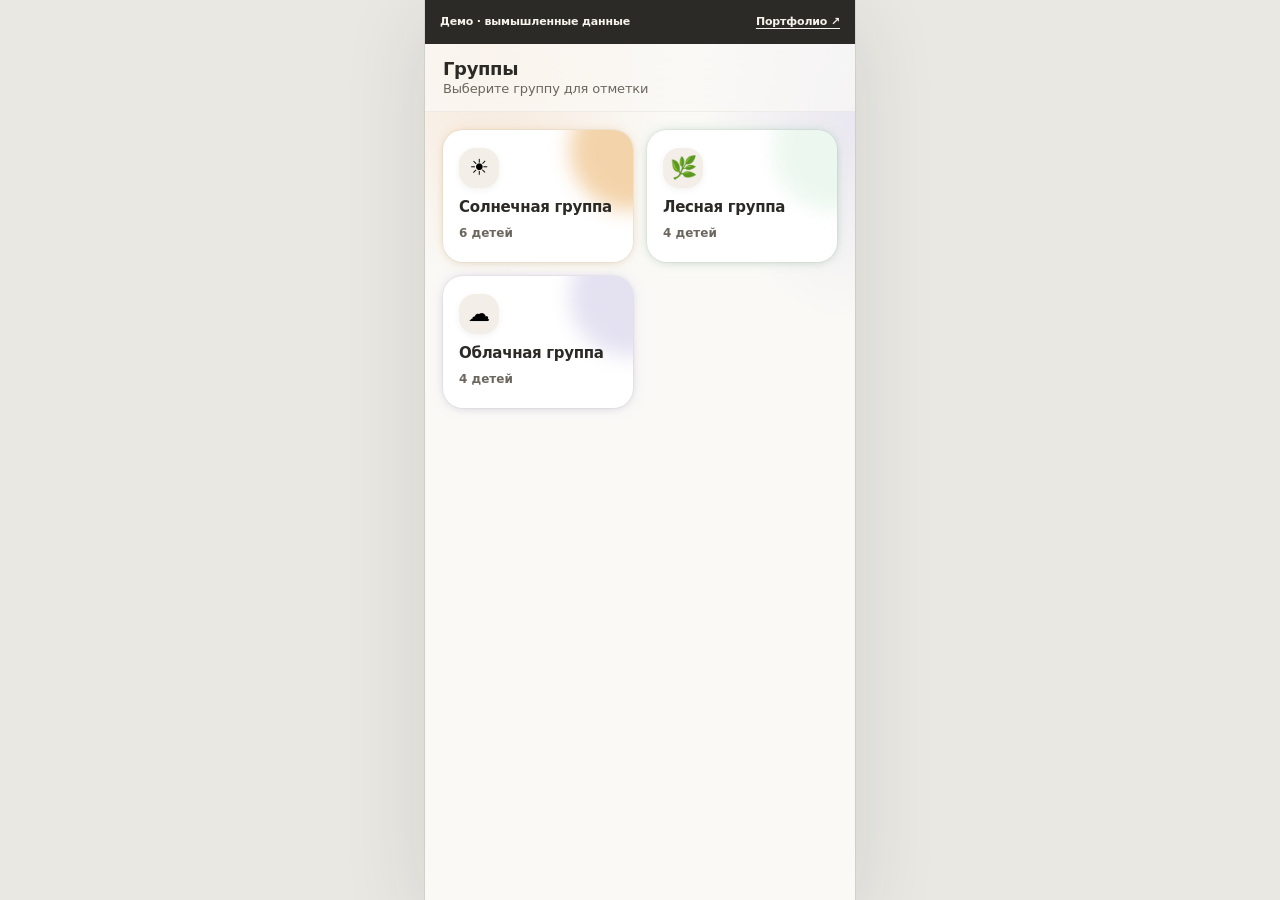
==== demos/attendance/index.html @ 30ceb364 "Add safe attendance Mini App demo" ====
<!doctype html>
<html lang="ru">
  <head>
    <meta charset="utf-8" />
    <meta name="viewport" content="width=device-width, initial-scale=1, viewport-fit=cover" />
    <meta name="theme-color" content="#FAF9F6" />
    <meta name="description" content="Демонстрация мобильного интерфейса учёта посещаемости на вымышленных данных." />
    <title>Посещаемость — демо Axilium</title>
    <link rel="stylesheet" href="styles.css" />
    <link rel="stylesheet" href="demo.css" />
    <script src="script.js" defer></script>
  </head>
  <body>
    <div class="demo-shell">
      <div class="demo-bar">
        <span>Демо · вымышленные данные</span>
        <a href="../../">Портфолио ↗</a>
      </div>

      <div id="app">
        <section id="group-screen" class="screen is-active" aria-label="Выбор группы">
          <header class="header">
            <div class="header__greeting">
              <span class="header__title">Группы</span>
              <span class="header__sub">Выберите группу для отметки</span>
            </div>
          </header>
          <div class="scroll"><div class="group-grid"></div></div>
        </section>

        <section id="attendance-screen" class="screen" aria-label="Посещаемость">
          <header class="header">
            <button class="header__back" id="back-to-groups" type="button" aria-label="Назад к группам">‹</button>
            <div class="header__greeting">
              <span class="header__title" id="group-title">Группа</span>
              <span class="header__sub">Отметьте посещаемость</span>
            </div>
          </header>

          <div class="scroll">
            <div class="att-controls">
              <div class="att-controls__row">
                <div class="date-field">
                  <button class="date-pill" type="button" id="att-date-trigger" aria-haspopup="dialog" aria-label="Выбрать дату">
                    <span class="date-pill__icon" aria-hidden="true"><svg xmlns="http://www.w3.org/2000/svg" viewBox="0 0 24 24" fill="none" stroke="currentColor" stroke-width="2" stroke-linecap="round" stroke-linejoin="round"><rect x="3" y="4" width="18" height="18" rx="2"/><path d="M16 2v4M8 2v4M3 10h18"/></svg></span>
                    <span class="date-pill__value" id="att-date-label">—</span>
                    <span class="date-pill__chevron" aria-hidden="true"><svg xmlns="http://www.w3.org/2000/svg" viewBox="0 0 24 24" fill="none" stroke="currentColor" stroke-width="2.4" stroke-linecap="round" stroke-linejoin="round"><path d="M6 9l6 6 6-6"/></svg></span>
                  </button>
                </div>
              </div>
              <div class="att-controls__row">
                <div class="search">
                  <span class="search__icon" aria-hidden="true"><svg xmlns="http://www.w3.org/2000/svg" viewBox="0 0 24 24" fill="none" stroke="currentColor" stroke-width="2" stroke-linecap="round" stroke-linejoin="round"><circle cx="11" cy="11" r="8"/><path d="m21 21-4.3-4.3"/></svg></span>
                  <input class="search__input" id="child-search" type="search" placeholder="Поиск по имени…" aria-label="Поиск ребёнка" />
                </div>
              </div>
              <div class="att-summary" aria-live="polite"></div>
            </div>
            <div class="children"></div>
          </div>
        </section>

        <div class="overlay" id="child-overlay" aria-hidden="true">
          <div class="overlay__backdrop" data-child-close></div>
          <div class="overlay__card" role="dialog" aria-modal="true" aria-labelledby="overlay-name">
            <button class="overlay__close" type="button" data-child-close aria-label="Закрыть">✕</button>
            <h2 class="overlay__name" id="overlay-name">—</h2>
            <dl class="overlay__list">
              <div class="overlay__row"><dt>Дата рождения</dt><dd id="overlay-dob">—</dd></div>
              <div class="overlay__row"><dt>Контакты</dt><dd>Тестовые данные не показаны</dd></div>
            </dl>
            <button class="btn btn--danger btn--block" id="overlay-cancel" type="button">Отменить пометку</button>
          </div>
        </div>

        <div class="overlay" id="time-overlay" aria-hidden="true">
          <div class="overlay__backdrop" data-time-close></div>
          <div class="overlay__card" role="dialog" aria-modal="true" aria-labelledby="time-title">
            <button class="overlay__close" type="button" data-time-close aria-label="Закрыть">✕</button>
            <h2 class="overlay__title" id="time-title">Время ухода</h2>
            <p class="overlay__sub">Во сколько ребёнок ушёл домой</p>
            <div class="time-editor">
              <input class="time-editor__field" id="time-hh" type="text" inputmode="numeric" maxlength="2" placeholder="ЧЧ" aria-label="Часы" autocomplete="off" />
              <span class="time-editor__sep">:</span>
              <input class="time-editor__field" id="time-mm" type="text" inputmode="numeric" maxlength="2" placeholder="ММ" aria-label="Минуты" autocomplete="off" />
            </div>
            <p class="time-editor__error" id="time-error" role="alert">Введите корректное время</p>
            <button class="btn btn--primary btn--block" id="time-done" type="button">Готово</button>
          </div>
        </div>

        <div class="cal-backdrop" id="cal-backdrop" aria-hidden="true"></div>
        <div class="cal-dropdown" id="cal-dropdown" role="dialog" aria-modal="false" aria-hidden="true" aria-label="Выбор даты">
          <div class="cal__head">
            <button class="cal__nav" type="button" id="cal-prev" aria-label="Предыдущий месяц"><svg xmlns="http://www.w3.org/2000/svg" viewBox="0 0 24 24" fill="none" stroke="currentColor" stroke-width="2.4" stroke-linecap="round" stroke-linejoin="round"><path d="M15 18l-6-6 6-6"/></svg></button>
            <span class="cal__month" id="cal-month">—</span>
            <button class="cal__nav" type="button" id="cal-next" aria-label="Следующий месяц"><svg xmlns="http://www.w3.org/2000/svg" viewBox="0 0 24 24" fill="none" stroke="currentColor" stroke-width="2.4" stroke-linecap="round" stroke-linejoin="round"><path d="M9 18l6-6-6-6"/></svg></button>
          </div>
          <div class="cal__weekdays" aria-hidden="true"><span>Пн</span><span>Вт</span><span>Ср</span><span>Чт</span><span>Пт</span><span>Сб</span><span>Вс</span></div>
          <div class="cal__grid" id="cal-grid"></div>
        </div>
      </div>
    </div>
  </body>
</html>
---- demos/attendance/styles.css ----
:root {
      --bg: #FAF9F6;
      --bg-soft: #F3EFE8;
      --bg-elevated: #FFFFFF;

      --ink: #2C2A26;
      --ink-soft: #6B665E;
      --ink-faint: #A9A299;

      --peach: #F4D9C2;
      --peach-strong: #E89B6B;
      --terracotta: #D9846A;
      --amber: #E8A857;
      --emerald: #5BAE7A;
      --emerald-soft: #D9F0DF;
      --rose: #E08A8A;
      --rose-soft: #F8DEDE;
      --lavender: #C9C4E4;
      --pink: #F3B6CE;
      --pink-soft: #FBDCE8;
      --autumn: #C27B4A;
      --autumn-soft: #E8C9A8;

      --violet: #8A7BD9;
      --violet-soft: #E4DFF7;

      --glow-present: rgba(91, 174, 122, 0.45);
      --glow-absent: rgba(168, 162, 153, 0.35);
      --glow-amber: rgba(232, 168, 87, 0.45);
      --glow-violet: rgba(138, 123, 217, 0.45);

      --shadow-sm: 0 2px 10px -3px rgba(60, 50, 40, 0.12);
      --shadow-md: 0 6px 22px -6px rgba(60, 50, 40, 0.16);
      --shadow-lg: 0 12px 38px -10px rgba(60, 50, 40, 0.22);
      --glow-peach: 0 8px 26px -8px rgba(232, 155, 107, 0.55);
      --glow-emerald: 0 8px 26px -8px rgba(91, 174, 122, 0.5);

      --r-sm: 12px;
      --r-md: 16px;
      --r-lg: 20px;
      --r-xl: 24px;
      --r-pill: 999px;

      --tap: 48px;
      --header-h: 64px;
      --bottom-h: 92px;

      --spring: cubic-bezier(0.34, 1.56, 0.64, 1);
      --ease: cubic-bezier(0.22, 1, 0.36, 1);
      --dur: 0.28s;
    }

    *,
    *::before,
    *::after {
      box-sizing: border-box;
      margin: 0;
      padding: 0;
      -webkit-tap-highlight-color: transparent;
    }

    html,
    body {
      height: 100%;
      overscroll-behavior: none;
      -webkit-overflow-scrolling: touch;
    }

    body {
      font-family: -apple-system, BlinkMacSystemFont, "SF Pro Text", "Segoe UI",
        "Roboto", "Helvetica Neue", system-ui, sans-serif;
      color: var(--ink);
      background: var(--bg);
      height: 100dvh;
      line-height: 1.4;
      font-size: 16px;
      letter-spacing: -0.01em;
      -webkit-font-smoothing: antialiased;
      text-rendering: optimizeLegibility;
      overflow: hidden;
    }

    #app {
      position: relative;
      width: 100%;
      height: 100vh;
      height: 100dvh;
      overflow: hidden;
      background: var(--bg);
    }

    #app::before {
      content: "";
      position: absolute;
      inset: 0;
      pointer-events: none;
      background:
        radial-gradient(60% 40% at 15% 0%, rgba(244, 217, 194, 0.55), transparent 70%),
        radial-gradient(50% 35% at 100% 8%, rgba(201, 196, 228, 0.35), transparent 70%);
      z-index: 0;
    }

    .screen {
      position: absolute;
      inset: 0;
      z-index: 1;
      display: flex;
      flex-direction: column;
      opacity: 0;
      visibility: hidden;
      transform: translateY(14px);
      transition: opacity var(--dur) var(--ease), transform var(--dur) var(--spring),
        visibility 0s linear var(--dur);
    }

    .screen.is-active {
      opacity: 1;
      visibility: visible;
      transform: translateY(0);
      transition: opacity var(--dur) var(--ease), transform var(--dur) var(--spring),
        visibility 0s;
    }

    .scroll {
      flex: 1;
      overflow-y: auto;
      overflow-x: hidden;
      scrollbar-width: thin;
      scrollbar-color: var(--peach-strong) transparent;
      -webkit-overflow-scrolling: touch;
    }

    .scroll::-webkit-scrollbar {
      width: 6px;
    }

    .scroll::-webkit-scrollbar-track {
      background: transparent;
    }

    .scroll::-webkit-scrollbar-thumb {
      background: var(--peach-strong);
      border-radius: var(--r-pill);
      opacity: 0.5;
    }

    .header {
      position: sticky;
      top: 0;
      z-index: 10;
      display: flex;
      align-items: center;
      gap: 12px;
      min-height: var(--header-h);
      padding: calc(env(safe-area-inset-top, 0px) + 14px) 18px 14px;
      background: rgba(250, 249, 246, 0.72);
      backdrop-filter: blur(18px) saturate(1.4);
      -webkit-backdrop-filter: blur(18px) saturate(1.4);
      border-bottom: 1px solid rgba(60, 50, 40, 0.06);
    }

    .header__title {
      font-size: 18px;
      font-weight: 700;
      letter-spacing: -0.02em;
    }

    .header__sub {
      font-size: 13px;
      color: var(--ink-soft);
      font-weight: 500;
    }

    .header__back {
      width: var(--tap);
      height: var(--tap);
      display: grid;
      place-items: center;
      border: none;
      background: var(--bg-elevated);
      border-radius: var(--r-pill);
      box-shadow: var(--shadow-sm);
      color: var(--ink);
      font-size: 20px;
      cursor: pointer;
      transition: transform var(--dur) var(--spring), box-shadow var(--dur) var(--ease);
    }

    .header__back:active {
      transform: scale(0.92);
      box-shadow: var(--shadow-md);
    }

    .header__spacer {
      flex: 1;
    }

    .header__greeting {
      display: flex;
      flex-direction: column;
      line-height: 1.25;
    }

    .btn {
      position: relative;
      border: none;
      cursor: pointer;
      font-family: inherit;
      font-weight: 600;
      letter-spacing: -0.01em;
      display: inline-flex;
      align-items: center;
      justify-content: center;
      gap: 8px;
      transition: transform var(--dur) var(--spring), box-shadow var(--dur) var(--ease),
        background var(--dur) var(--ease);
      user-select: none;
    }

    .btn:active {
      transform: scale(0.97);
    }

    .btn--primary {
      min-height: var(--tap);
      padding: 14px 24px;
      border-radius: var(--r-lg);
      font-size: 16px;
      color: #fff;
      background: linear-gradient(135deg, var(--peach-strong), var(--terracotta));
      box-shadow: var(--glow-peach);
    }

    .btn--primary:active {
      box-shadow: 0 4px 14px -6px rgba(232, 155, 107, 0.7);
    }

    .btn--block {
      width: 100%;
    }

    #login-screen {
      justify-content: center;
      align-items: center;
      padding: 24px;
      text-align: center;
    }

    .login__wrap {
      width: 100%;
      max-width: 380px;
      display: flex;
      flex-direction: column;
      align-items: center;
      gap: 22px;
    }

    .login__logo {
      width: 96px;
      height: 96px;
      border-radius: var(--r-xl);
      display: grid;
      place-items: center;
      font-size: 46px;
      background: linear-gradient(140deg, var(--peach), var(--lavender));
      box-shadow: var(--glow-peach), var(--shadow-md);
      animation: floaty 4s ease-in-out infinite;
    }

    @keyframes floaty {
      0%, 100% { transform: translateY(0); }
      50% { transform: translateY(-6px); }
    }

    .login__title {
      font-size: 26px;
      font-weight: 800;
      letter-spacing: -0.03em;
    }

    .login__subtitle {
      font-size: 15px;
      color: var(--ink-soft);
      max-width: 280px;
    }

    .field {
      position: relative;
      width: 100%;
      margin-top: 8px;
    }

    .field__input {
      width: 100%;
      min-height: var(--tap);
      padding: 18px 16px 8px;
      border: none;
      border-radius: var(--r-lg);
      background: var(--bg-elevated);
      box-shadow: var(--shadow-sm);
      font-family: inherit;
      font-size: 16px;
      color: var(--ink);
      outline: none;
      transition: box-shadow var(--dur) var(--ease);
    }

    .field__input:focus {
      box-shadow: 0 0 0 2px var(--peach-strong), var(--glow-peach);
    }

    .field__label {
      position: absolute;
      left: 16px;
      top: 50%;
      transform: translateY(-50%);
      color: var(--ink-faint);
      font-size: 15px;
      pointer-events: none;
      transition: top var(--dur) var(--spring), font-size var(--dur) var(--ease),
        color var(--dur) var(--ease);
    }

    .field__input:focus + .field__label,
    .field__input:not(:placeholder-shown) + .field__label {
      top: 12px;
      font-size: 11px;
      font-weight: 600;
      color: var(--terracotta);
      letter-spacing: 0.02em;
      text-transform: uppercase;
    }

    /* — Точки скрытого ввода пароля в палитре сайта — */
    .field--password .field__input {
      /* Нативные точки-маска наследуют цвет текста: красим в терракоту */
      color: var(--terracotta);
      letter-spacing: 0.14em;
    }

    /* — Ошибка неверного пароля — */
    .field__error {
      display: none;
      align-items: center;
      justify-content: center;
      gap: 6px;
      margin-top: 8px;
      color: var(--rose);
      font-size: 13px;
      font-weight: 600;
      letter-spacing: -0.01em;
    }

    .field--error .field__error {
      display: flex;
      animation: errIn 0.3s var(--spring);
    }

    @keyframes errIn {
      from { opacity: 0; transform: translateY(-6px); }
      to { opacity: 1; transform: translateY(0); }
    }

    .field--error .field__input {
      box-shadow: 0 0 0 2px var(--rose), 0 8px 22px -10px rgba(224, 138, 138, 0.7) !important;
      animation: shake 0.42s var(--ease);
    }

    @keyframes shake {
      0%, 100% { transform: translateX(0); }
      15% { transform: translateX(-7px); }
      30% { transform: translateX(6px); }
      45% { transform: translateX(-5px); }
      60% { transform: translateX(4px); }
      75% { transform: translateX(-2px); }
    }

    .group-grid {
      display: grid;
      grid-template-columns: repeat(2, 1fr);
      gap: 14px;
      padding: 18px 18px calc(var(--bottom-h) + env(safe-area-inset-bottom, 0px) + 18px);
    }

    .group-card {
      position: relative;
      border: none;
      text-align: left;
      cursor: pointer;
      padding: 18px 16px 16px;
      border-radius: var(--r-lg);
      background: var(--bg-elevated);
      box-shadow:
        var(--shadow-sm),
        0 0 0 1px rgba(60, 50, 40, 0.04),
        0 0 14px -4px var(--glow-tone, rgba(232, 155, 107, 0.35));
      display: flex;
      flex-direction: column;
      gap: 10px;
      min-height: 132px;
      overflow: hidden;
      font-family: inherit;
      transition: transform var(--dur) var(--spring), box-shadow var(--dur) var(--ease);
    }

    .group-card[data-tone="peach"]    { --glow-tone: rgba(232, 155, 107, 0.45); }
    .group-card[data-tone="amber"]   { --glow-tone: rgba(232, 168, 87, 0.45); }
    .group-card[data-tone="emerald"] { --glow-tone: rgba(91, 174, 122, 0.45); }
    .group-card[data-tone="lavender"]{ --glow-tone: rgba(165, 160, 220, 0.5); }
    .group-card[data-tone="pink"]    { --glow-tone: rgba(240, 170, 200, 0.5); }
    .group-card[data-tone="autumn"] { --glow-tone: rgba(192, 122, 69, 0.5); }

    .group-card::before {
      content: "";
      position: absolute;
      top: -30%;
      right: -30%;
      width: 120px;
      height: 120px;
      border-radius: 50%;
      opacity: 0.5;
      filter: blur(10px);
      transition: opacity var(--dur) var(--ease);
    }

    .group-card[data-tone="peach"]::before { background: var(--peach); }
    .group-card[data-tone="amber"]::before { background: var(--amber); }
    .group-card[data-tone="emerald"]::before { background: var(--emerald-soft); }
    .group-card[data-tone="lavender"]::before { background: var(--lavender); }
    .group-card[data-tone="pink"]::before     { background: var(--pink); }
    .group-card[data-tone="autumn"]::before   { background: var(--autumn); }

    .group-card:hover {
      box-shadow:
        var(--shadow-md),
        0 0 0 1px rgba(60, 50, 40, 0.06),
        0 0 22px -2px var(--glow-tone, rgba(232, 155, 107, 0.5));
    }
    .group-card:active {
      transform: scale(0.97);
      box-shadow:
        var(--shadow-lg),
        0 0 0 2px var(--glow-tone, rgba(232, 155, 107, 0.7)),
        0 0 28px 0px var(--glow-tone, rgba(232, 155, 107, 0.7));
    }
    .group-card:active::before { opacity: 0.8; }

    .group-card__icon {
      width: 40px;
      height: 40px;
      border-radius: var(--r-md);
      display: grid;
      place-items: center;
      font-size: 22px;
      background: var(--bg-soft);
      box-shadow: var(--shadow-sm);
    }

    .group-card__name {
      font-size: 15px;
      font-weight: 700;
      letter-spacing: -0.02em;
      color: var(--ink);
      z-index: 1;
    }

    .group-card__meta {
      display: flex;
      align-items: center;
      gap: 6px;
      font-size: 12px;
      color: var(--ink-soft);
      font-weight: 600;
      z-index: 1;
    }

    .group-card__badge {
      margin-left: auto;
      align-self: flex-start;
      padding: 4px 10px;
      border-radius: var(--r-pill);
      background: var(--bg-soft);
      font-size: 11px;
      font-weight: 700;
      color: var(--ink-soft);
      box-shadow: var(--shadow-sm);
    }

    .att-controls {
      position: sticky;
      top: 0;
      z-index: 9;
      display: flex;
      flex-direction: column;
      gap: 10px;
      padding: 12px 18px 14px;
      background: linear-gradient(180deg, rgba(250, 249, 246, 0.92), rgba(250, 249, 246, 0.6));
      backdrop-filter: blur(14px);
      -webkit-backdrop-filter: blur(14px);
    }

    .att-controls__row {
      display: flex;
      gap: 10px;
      align-items: center;
    }

    .date-pill {
      flex: 1;
      width: 100%;
      min-height: var(--tap);
      display: flex;
      align-items: center;
      gap: 8px;
      padding: 0 14px;
      border: none;
      border-radius: var(--r-md);
      background: var(--bg-elevated);
      box-shadow: var(--shadow-sm);
      font-family: inherit;
      font-size: 14px;
      font-weight: 600;
      text-align: left;
      color: var(--ink);
      cursor: pointer;
      transition: box-shadow var(--dur) var(--ease), transform var(--dur) var(--spring);
    }

    .date-pill:active {
      transform: scale(0.985);
    }

    .date-pill:focus-visible {
      box-shadow: 0 0 0 2px var(--peach-strong);
      outline: none;
    }

    .date-pill__value {
      flex: 1;
      min-width: 0;
      overflow: hidden;
      text-overflow: ellipsis;
      white-space: nowrap;
    }

    .date-pill__chevron {
      display: flex;
      color: var(--ink-faint);
      transition: color var(--dur) var(--ease), transform var(--dur) var(--spring);
    }

    .date-pill__chevron svg {
      width: 18px;
      height: 18px;
      display: block;
    }

    .date-pill:focus-visible .date-pill__chevron,
    .date-pill:hover .date-pill__chevron {
      color: var(--peach-strong);
    }

    .search {
      position: relative;
      flex: 1;
    }

    .search__input {
      width: 100%;
      min-height: var(--tap);
      padding: 0 14px 0 42px;
      border: none;
      border-radius: var(--r-md);
      background: var(--bg-elevated);
      box-shadow: var(--shadow-sm);
      font-family: inherit;
      font-size: 14px;
      color: var(--ink);
      outline: none;
      transition: box-shadow var(--dur) var(--ease);
    }

    .search__input:focus {
      box-shadow: 0 0 0 2px var(--peach-strong);
    }

    .search__icon {
      position: absolute;
      left: 14px;
      top: 50%;
      transform: translateY(-50%);
      color: var(--ink-faint);
      pointer-events: none;
      display: flex;
    }

    .search__icon svg {
      width: 16px;
      height: 16px;
      display: block;
    }

    .date-pill__icon {
      display: flex;
      color: var(--ink-soft);
      transition: color var(--dur) var(--ease);
    }

    .date-pill:focus-visible .date-pill__icon {
      color: var(--peach-strong);
    }

    .date-pill__icon svg {
      width: 18px;
      height: 18px;
      display: block;
    }

    .att-summary {
      display: flex;
      gap: 8px;
      font-size: 12px;
      font-weight: 600;
      color: var(--ink-soft);
      padding: 0 2px;
    }

    .att-summary__chip {
      display: inline-flex;
      align-items: center;
      gap: 5px;
      padding: 5px 10px;
      border-radius: var(--r-pill);
      background: var(--bg-elevated);
      box-shadow: var(--shadow-sm);
    }

    .att-summary__dot {
      width: 8px;
      height: 8px;
      border-radius: 50%;
    }

    .children {
      display: flex;
      flex-direction: column;
      gap: 10px;
      padding: 6px 18px calc(env(safe-area-inset-bottom, 0px) + 18px);
    }

    .child-card {
      display: flex;
      align-items: center;
      gap: 12px;
      padding: 12px 14px;
      border-radius: var(--r-lg);
      background: var(--bg-elevated);
      box-shadow: var(--shadow-sm);
      transition: transform var(--dur) var(--spring), box-shadow var(--dur) var(--ease);
    }

    .child-card:active {
      transform: scale(0.99);
      box-shadow: var(--shadow-md);
    }

    .child-card.is-present {
      box-shadow: var(--shadow-sm), 0 0 0 1px var(--glow-present);
    }

    .child-card__info-btn {
      flex-shrink: 0;
      width: 44px;
      height: 44px;
      display: grid;
      place-items: center;
      border: none;
      border-radius: 50%;
      background: var(--bg-soft);
      box-shadow: var(--shadow-sm);
      color: var(--ink-soft);
      cursor: pointer;
      transition: transform var(--dur) var(--spring), background var(--dur) var(--ease),
        color var(--dur) var(--ease), box-shadow var(--dur) var(--ease);
    }

    .child-card__info-btn svg {
      width: 22px;
      height: 22px;
      display: block;
    }

    .child-card__info-btn:hover {
      color: var(--terracotta);
      background: var(--peach);
    }

    .child-card__info-btn:active {
      transform: scale(0.88);
      box-shadow: var(--shadow-md);
    }

    .child-card__info {
      flex: 1;
      min-width: 0;
    }

    .child-card__name {
      display: block;
      font-size: 15px;
      font-weight: 700;
      letter-spacing: -0.02em;
      color: var(--ink);
      white-space: nowrap;
      overflow: hidden;
      text-overflow: ellipsis;
      max-width: 100%;
    }

    .child-card__status {
      display: inline-flex;
      align-items: center;
      gap: 5px;
      margin-top: 3px;
      font-size: 12px;
      font-weight: 600;
      color: var(--ink-soft);
    }

    .child-card__status .dot {
      width: 7px;
      height: 7px;
      border-radius: 50%;
      background: var(--ink-faint);
    }

    .child-card.is-present .child-card__status {
      color: var(--emerald);
    }

    .child-card.is-present .child-card__status .dot {
      background: var(--emerald);
      box-shadow: 0 0 0 3px var(--glow-present);
    }

    /* Финальная стадия: ребёнок ушёл в указанное время — фиолетовый статус */
    .child-card.is-left .child-card__status {
      color: var(--violet);
    }

    .child-card.is-left .child-card__status .dot {
      background: var(--violet);
      box-shadow: 0 0 0 3px var(--glow-violet);
    }

    /* — Кнопка отметки. Форма и размер фиксированы во всех состояниях,
       меняется только иконка и цвет. — */
    .mark-btn {
      flex-shrink: 0;
      width: 52px;
      height: 40px;
      display: grid;
      place-items: center;
      border: 1.5px solid transparent;
      border-radius: var(--r-md);
      background: linear-gradient(135deg, var(--peach-strong), var(--terracotta));
      color: #fff;
      cursor: pointer;
      box-shadow: var(--glow-peach);
      transition: background var(--dur) var(--ease), color var(--dur) var(--ease),
        box-shadow var(--dur) var(--ease), border-color var(--dur) var(--ease),
        transform var(--dur) var(--spring);
    }

    .mark-btn svg {
      width: 20px;
      height: 20px;
      display: block;
    }

    .mark-btn:active {
      transform: scale(0.94);
    }

    /* Состояние «отмечен»: насыщенно-зелёная, с иконкой часов. Кликабельная —
       открывает редактор времени ухода. Размер и форма те же. */
    .mark-btn.is-marked {
      background: linear-gradient(135deg, #4fae6e, #3f9a5d);
      color: #ffffff;
      border-color: transparent;
      box-shadow: 0 6px 18px -8px rgba(63, 154, 93, 0.40);
      cursor: pointer;
    }

    .mark-btn.is-marked:active {
      transform: scale(0.94);
    }

    /* Финальная стадия: время ухода заполнено. Неактивная кнопка в стиле
       кнопки «i» — фон --bg-soft, иконка --ink-soft. Больше не нажимается. */
    .mark-btn.is-done {
      background: var(--bg-soft);
      color: var(--ink-soft);
      border-color: transparent;
      box-shadow: var(--shadow-sm);
      cursor: default;
    }

    .mark-btn.is-done:active {
      transform: none;
    }

    .child-card.is-present .child-card__info-btn {
      background: var(--emerald-soft);
      color: var(--emerald);
    }

    /* — Оверлей информации о ребёнке — */
    .overlay {
      position: fixed;
      inset: 0;
      z-index: 50;
      display: flex;
      align-items: center;
      justify-content: center;
      padding: 24px;
      visibility: hidden;
      transition: visibility 0s linear var(--dur);
    }

    .overlay.is-open {
      visibility: visible;
      transition: visibility 0s;
    }

    /* Backdrop: мгновенно появляется при открытии (transition: none),
       и плавно затухает 1→0 на протяжении всей анимации закрытия.
       Opacity на самом элементе с backdrop-filter не убивает размытие
       (в отличие от opacity на контейнере-предке) — он лишь делает
       размытый слой полупрозрачным. */
    .overlay__backdrop {
      position: absolute;
      inset: 0;
      background: rgba(44, 42, 38, 0.42);
      backdrop-filter: blur(8px) saturate(1.1);
      -webkit-backdrop-filter: blur(8px) saturate(1.1);
      opacity: 0;
      transition: opacity var(--dur) var(--ease);
    }

    .overlay.is-open .overlay__backdrop {
      opacity: 1;
      transition: none;
    }

    .overlay__card {
      position: relative;
      width: 100%;
      max-width: 360px;
      background: var(--bg-elevated);
      border-radius: var(--r-xl);
      box-shadow: var(--shadow-lg);
      padding: 22px 20px 20px;
      opacity: 0;
      transform: translateY(18px) scale(0.96);
      transition: opacity var(--dur) var(--ease), transform var(--dur) var(--spring);
    }

    .overlay.is-open .overlay__card {
      opacity: 1;
      transform: translateY(0) scale(1);
    }

    .overlay__close {
      position: absolute;
      top: 14px;
      right: 14px;
      width: 34px;
      height: 34px;
      display: grid;
      place-items: center;
      border: none;
      border-radius: 50%;
      background: var(--bg-soft);
      color: var(--ink-soft);
      font-size: 16px;
      cursor: pointer;
      transition: transform var(--dur) var(--spring), background var(--dur) var(--ease),
        color var(--dur) var(--ease);
    }

    .overlay__close:active {
      transform: scale(0.88);
    }

    .overlay__name {
      font-size: 19px;
      font-weight: 800;
      letter-spacing: -0.02em;
      padding-right: 36px;
      word-break: break-word;
    }

    .overlay__list {
      margin: 16px 0 18px;
      display: flex;
      flex-direction: column;
      gap: 12px;
    }

    .overlay__row {
      display: flex;
      flex-direction: column;
      gap: 2px;
    }

    .overlay__row dt {
      font-size: 11px;
      font-weight: 700;
      text-transform: uppercase;
      letter-spacing: 0.04em;
      color: var(--ink-faint);
    }

    .overlay__row dd {
      font-size: 15px;
      font-weight: 600;
      color: var(--ink);
      word-break: break-word;
    }

    .btn--danger {
      min-height: var(--tap);
      border-radius: var(--r-lg);
      background: linear-gradient(135deg, var(--rose), #d97070);
      color: #fff;
      box-shadow: 0 8px 22px -8px rgba(224, 138, 138, 0.6);
    }

    .btn--danger:active {
      box-shadow: 0 4px 14px -6px rgba(224, 138, 138, 0.7);
    }

    /* — Редактор времени ухода (24ч) — */
    .overlay__title {
      font-size: 19px;
      font-weight: 800;
      letter-spacing: -0.02em;
      padding-right: 36px;
    }

    .overlay__sub {
      margin-top: 4px;
      font-size: 13px;
      color: var(--ink-soft);
      font-weight: 500;
    }

    .time-editor {
      display: flex;
      align-items: center;
      justify-content: center;
      gap: 10px;
      margin: 22px 0 20px;
    }

    .time-editor__field {
      width: 84px;
      min-height: 64px;
      border: 1.5px solid rgba(60, 50, 40, 0.08);
      border-radius: var(--r-lg);
      background: var(--bg-soft);
      font-family: inherit;
      font-size: 30px;
      font-weight: 800;
      letter-spacing: 0.02em;
      text-align: center;
      color: var(--ink);
      outline: none;
      transition: box-shadow var(--dur) var(--ease), border-color var(--dur) var(--ease),
        background var(--dur) var(--ease);
    }

    .time-editor__field:focus {
      border-color: var(--peach-strong);
      background: var(--bg-elevated);
      box-shadow: 0 0 0 3px rgba(232, 155, 107, 0.25);
    }

    .time-editor__field::placeholder {
      color: var(--ink-faint);
      font-weight: 700;
    }

    .time-editor__field.is-error {
      border-color: var(--rose);
      box-shadow: 0 0 0 3px rgba(224, 138, 138, 0.25);
      animation: shake 0.42s var(--ease);
    }

    .time-editor__sep {
      font-size: 30px;
      font-weight: 800;
      color: var(--ink-faint);
      user-select: none;
    }

    .time-editor__error {
      display: none;
      align-items: center;
      justify-content: center;
      gap: 6px;
      margin: -8px 0 14px;
      color: var(--rose);
      font-size: 13px;
      font-weight: 600;
    }

    .time-editor__error.is-show {
      display: flex;
      animation: errIn 0.3s var(--spring);
    }

    /* — Кастомный календарь — */
    /* — Контейнер плашки даты — */
    .date-field {
      position: relative;
      flex: 1;
      width: 100%;
    }

    /* — Выпадающий календарь — */
    .cal-backdrop {
      position: fixed;
      inset: 0;
      z-index: 39;
      visibility: hidden;
      transition: visibility 0s linear var(--dur);
    }

    .cal-backdrop.is-open {
      visibility: visible;
      transition: visibility 0s;
    }

    .cal-dropdown {
      position: fixed;
      z-index: 40;
      width: 280px;
      max-width: calc(100vw - 32px);
      padding: 14px 12px 12px;
      background: var(--bg-elevated);
      border-radius: var(--r-lg);
      box-shadow: var(--shadow-lg);
      opacity: 0;
      visibility: hidden;
      transform: translateY(-6px) scale(0.97);
      transform-origin: top center;
      transition: opacity var(--dur) var(--ease), transform var(--dur) var(--ease),
        visibility 0s linear var(--dur);
    }

    .cal-dropdown.is-open {
      opacity: 1;
      visibility: visible;
      transform: translateY(0) scale(1);
      transition: opacity var(--dur) var(--ease), transform var(--dur) var(--spring),
        visibility 0s;
    }

    .cal {
      margin: 0;
    }

    .cal__head {
      display: flex;
      align-items: center;
      justify-content: space-between;
      gap: 6px;
      margin-bottom: 10px;
    }

    .cal__month {
      font-size: 14px;
      font-weight: 800;
      letter-spacing: -0.01em;
      color: var(--ink);
      text-align: center;
      flex: 1;
    }

    .cal__nav {
      width: 32px;
      height: 32px;
      flex: none;
      display: grid;
      place-items: center;
      border: none;
      border-radius: 50%;
      background: var(--bg-soft);
      color: var(--ink-soft);
      cursor: pointer;
      transition: transform var(--dur) var(--spring), background var(--dur) var(--ease),
        color var(--dur) var(--ease);
    }

    .cal__nav:active {
      transform: scale(0.86);
    }

    .cal__nav svg {
      width: 15px;
      height: 15px;
      display: block;
    }

    .cal__weekdays {
      display: grid;
      grid-template-columns: repeat(7, 1fr);
      gap: 2px;
      margin-bottom: 4px;
    }

    .cal__weekdays span {
      text-align: center;
      font-size: 10px;
      font-weight: 700;
      text-transform: uppercase;
      letter-spacing: 0.04em;
      color: var(--ink-faint);
    }

    .cal__grid {
      display: grid;
      grid-template-columns: repeat(7, 1fr);
      gap: 2px;
    }

    .cal__empty {
      aspect-ratio: 1 / 1;
    }

    .cal__day {
      aspect-ratio: 1 / 1;
      display: grid;
      place-items: center;
      border: none;
      border-radius: var(--r-sm);
      background: transparent;
      font-family: inherit;
      font-size: 14px;
      font-weight: 600;
      color: var(--ink);
      cursor: pointer;
      position: relative;
      transition: background var(--dur) var(--ease), color var(--dur) var(--ease),
        transform var(--dur) var(--spring);
    }

    .cal__day:active {
      transform: scale(0.86);
    }

    /* Сегодня — акцентный цвет + точка снизу */
    .cal__day.is-today {
      color: var(--peach-strong);
      font-weight: 800;
    }

    .cal__day.is-today::after {
      content: "";
      position: absolute;
      bottom: 5px;
      left: 50%;
      transform: translateX(-50%);
      width: 4px;
      height: 4px;
      border-radius: 50%;
      background: var(--peach-strong);
    }

    /* Выбранный день — персиковый градиент */
    .cal__day.is-selected {
      background: linear-gradient(135deg, var(--peach-strong), var(--terracotta));
      color: #fff;
      font-weight: 800;
      box-shadow: var(--glow-peach);
    }

    .cal__day.is-selected::after {
      display: none;
    }

    .sr-only {
      position: absolute;
      width: 1px;
      height: 1px;
      padding: 0;
      margin: -1px;
      overflow: hidden;
      clip: rect(0, 0, 0, 0);
      white-space: nowrap;
      border: 0;
    }

    @media (prefers-reduced-motion: reduce) {
      *,
      *::before,
      *::after {
        animation-duration: 0.001ms !important;
        transition-duration: 0.001ms !important;
      }
    }

    @media (max-width: 340px) {
      .group-grid {
        grid-template-columns: 1fr;
      }
    }
---- demos/attendance/demo.css ----
/* The original mobile UI stays narrow and centered on wide screens. */
html, body { width: 100%; height: 100%; }
body { display: flex; justify-content: center; background: #e9e8e3; }
.demo-shell { display: flex; flex-direction: column; width: min(100%, 430px); height: 100dvh; overflow: hidden; background: var(--bg); box-shadow: 0 0 0 1px rgba(44,42,38,.08), 0 20px 80px rgba(44,42,38,.12); }
.demo-bar { z-index: 2; flex: none; min-height: 44px; padding: 9px 15px; display: flex; justify-content: space-between; align-items: center; gap: 10px; background: #2c2a26; color: #f6f3ec; font-size: 11px; font-weight: 700; }
.demo-bar a { color: inherit; white-space: nowrap; text-underline-offset: 3px; }
#app { flex: 1; min-height: 0; height: auto; }
.overlay, .cal-backdrop, .cal-dropdown { position: absolute; }
.cal-dropdown { max-width: calc(100% - 24px); }
.child-card__info-btn:focus-visible, .mark-btn:focus-visible, .group-card:focus-visible, .header__back:focus-visible { outline: 2px solid var(--terracotta); outline-offset: 3px; }
.demo-empty { padding: 24px; text-align: center; color: var(--ink-soft); font-size: 14px; }
@media (max-width: 430px) { .demo-shell { box-shadow: none; } }
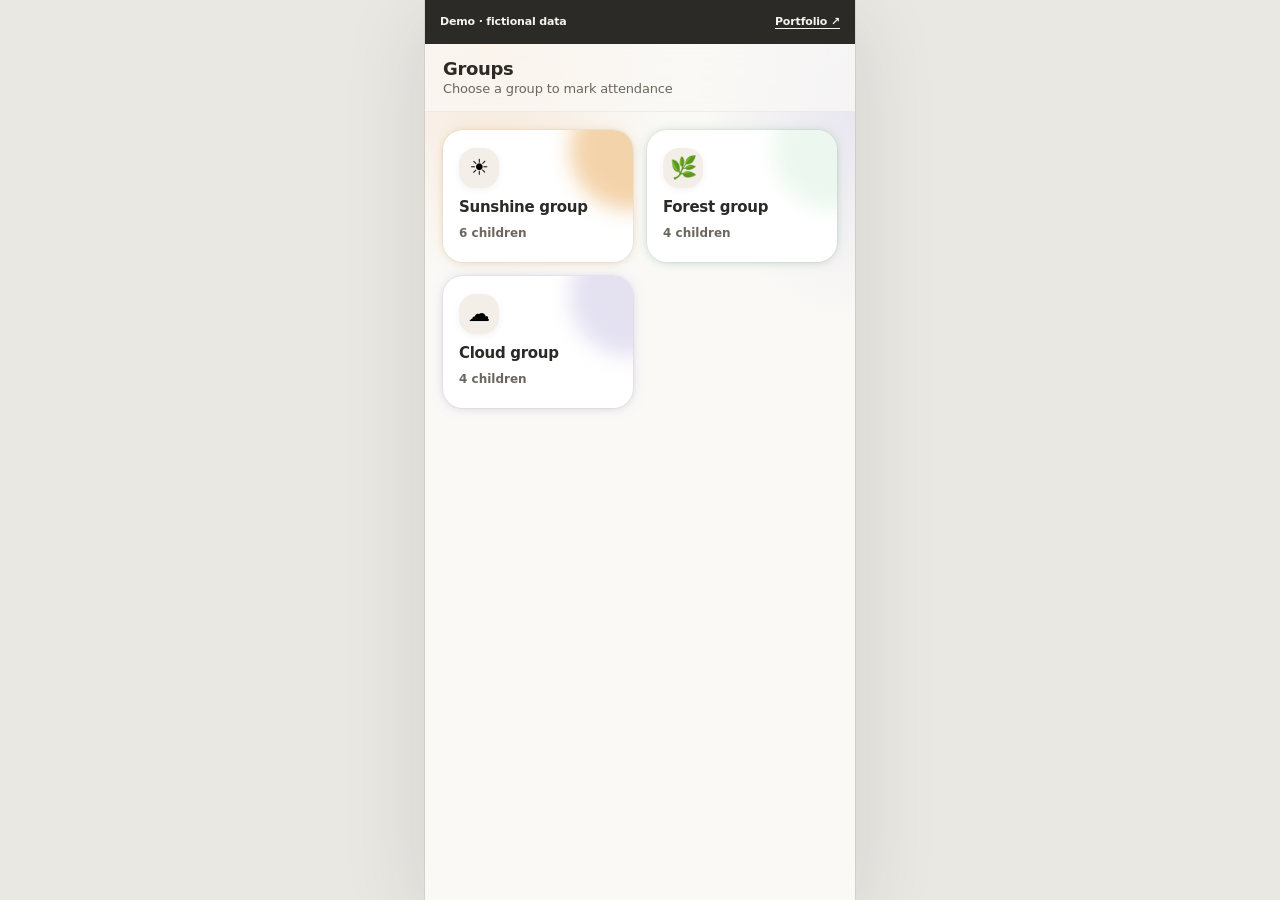
==== commit 4ff20625: "Add English localization across portfolio and demos" ====
--- a/demos/attendance/index.html
+++ b/demos/attendance/index.html
@@ -8,6 +8,7 @@
     <title>Посещаемость — демо Axilium</title>
     <link rel="stylesheet" href="styles.css" />
     <link rel="stylesheet" href="demo.css" />
+    <script src="../../i18n.js"></script>
     <script src="script.js" defer></script>
   </head>
   <body>
